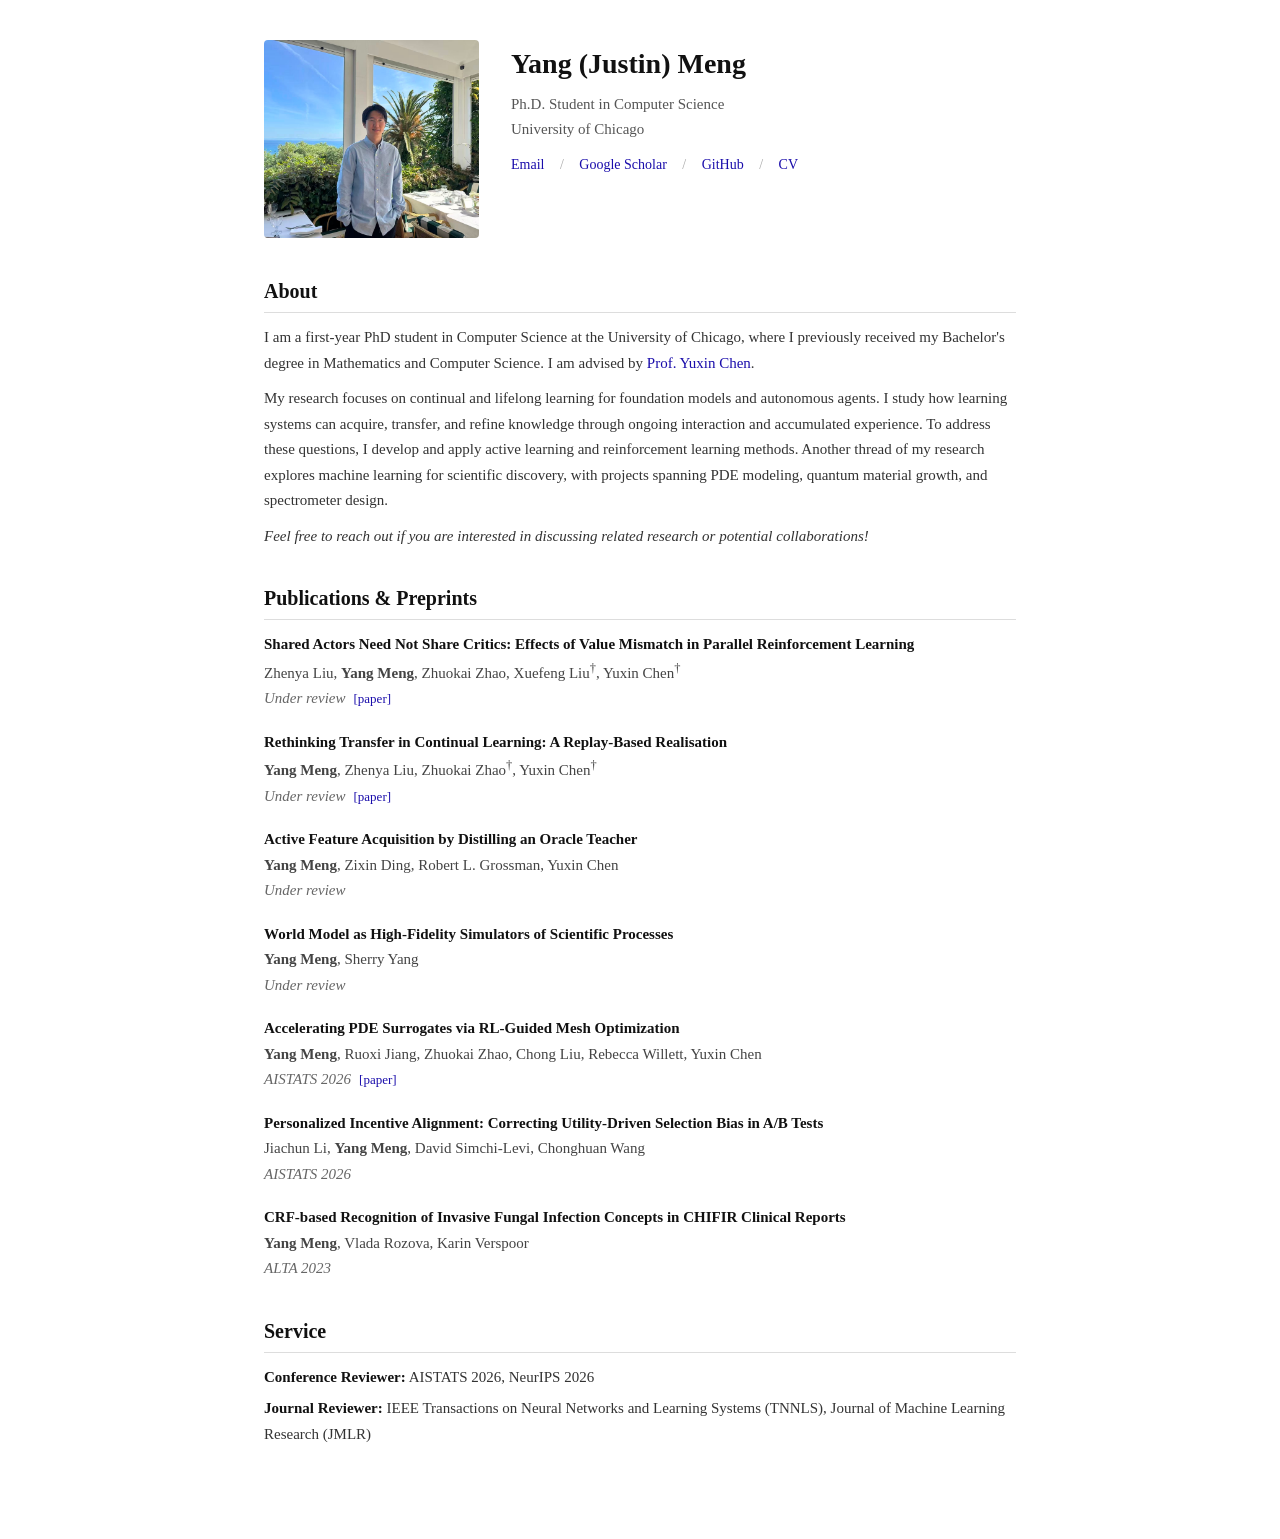
==== index.html @ 6005fa4c "Say 'quantum material growth' in research interests Co-Authored-By: Claude Opus 5 <noreply@anthropic" ====
<!DOCTYPE html>
<html lang="en">
<head>
  <meta charset="UTF-8">
  <meta name="viewport" content="width=device-width, initial-scale=1.0">
  <title>Yang (Justin) Meng</title>
  <link rel="stylesheet" href="style.css">
</head>
<body>

  <div class="header">
    <div class="header-photo">
      <img src="profilev2.jpg" alt="Yang (Justin) Meng">
    </div>
    <div class="header-info">
      <h1>Yang (Justin) Meng</h1>
      <div class="subtitle">
        Ph.D. Student in Computer Science<br>
        University of Chicago
      </div>
      <div class="links">
        <a href="mailto:ymeng3@uchicago.edu">Email</a>
        <span class="sep">/</span>
        <a href="https://scholar.google.com/citations?user=q6AirxEAAAAJ&amp;hl=en">Google Scholar</a>
        <span class="sep">/</span>
        <a href="https://github.com/ymeng3">GitHub</a>
        <span class="sep">/</span>
        <a href="cv.pdf">CV</a>
      </div>
    </div>
  </div>

  <section class="bio">
    <h2>About</h2>
    <p>
      I am a first-year PhD student in Computer Science at the University of Chicago, where I previously
      received my Bachelor's degree in Mathematics and Computer Science. I am advised by
      <a href="https://yuxinchen.org/">Prof. Yuxin Chen</a>.
    </p>
    <p>
      My research focuses on continual and lifelong learning for foundation models and autonomous agents. I
      study how learning systems can acquire, transfer, and refine knowledge through ongoing interaction
      and accumulated experience. To address these questions, I develop and apply active learning and
      reinforcement learning methods. Another thread of my research explores machine learning for
      scientific discovery, with projects spanning PDE modeling, quantum material growth, and spectrometer
      design.
    </p>
    <p>
      <em>Feel free to reach out if you are interested in discussing related research or potential
      collaborations!</em>
    </p>
  </section>

  <section>
    <h2>Publications &amp; Preprints</h2>
    <ul class="pub-list">
      <li>
        <span class="pub-title">Shared Actors Need Not Share Critics: Effects of Value Mismatch in Parallel Reinforcement Learning</span><br>
        <span class="pub-authors">Zhenya Liu, <span class="me">Yang Meng</span>, Zhuokai Zhao, Xuefeng Liu<sup>&dagger;</sup>, Yuxin Chen<sup>&dagger;</sup></span><br>
        <span class="pub-venue">Under review</span><span class="pub-links"><a href="https://www.alphaxiv.org/abs/2608.shared-actors-parallel-reinforcement-learning">[paper]</a></span>
      </li>
      <li>
        <span class="pub-title">Rethinking Transfer in Continual Learning: A Replay-Based Realisation</span><br>
        <span class="pub-authors"><span class="me">Yang Meng</span>, Zhenya Liu, Zhuokai Zhao<sup>&dagger;</sup>, Yuxin Chen<sup>&dagger;</sup></span><br>
        <span class="pub-venue">Under review</span><span class="pub-links"><a href="https://arxiv.org/abs/2607.15587">[paper]</a></span>
      </li>
      <li>
        <span class="pub-title">Active Feature Acquisition by Distilling an Oracle Teacher</span><br>
        <span class="pub-authors"><span class="me">Yang Meng</span>, Zixin Ding, Robert L. Grossman, Yuxin Chen</span><br>
        <span class="pub-venue">Under review</span>
      </li>
      <li>
        <span class="pub-title">World Model as High-Fidelity Simulators of Scientific Processes</span><br>
        <span class="pub-authors"><span class="me">Yang Meng</span>, Sherry Yang</span><br>
        <span class="pub-venue">Under review</span>
      </li>
      <li>
        <span class="pub-title">Accelerating PDE Surrogates via RL-Guided Mesh Optimization</span><br>
        <span class="pub-authors"><span class="me">Yang Meng</span>, Ruoxi Jiang, Zhuokai Zhao, Chong Liu, Rebecca Willett, Yuxin Chen</span><br>
        <span class="pub-venue">AISTATS 2026</span><span class="pub-links"><a href="https://arxiv.org/abs/2603.02066">[paper]</a></span>
      </li>
      <li>
        <span class="pub-title">Personalized Incentive Alignment: Correcting Utility-Driven Selection Bias in A/B Tests</span><br>
        <span class="pub-authors">Jiachun Li, <span class="me">Yang Meng</span>, David Simchi-Levi, Chonghuan Wang</span><br>
        <span class="pub-venue">AISTATS 2026</span>
      </li>
      <li>
        <span class="pub-title">CRF-based Recognition of Invasive Fungal Infection Concepts in CHIFIR Clinical Reports</span><br>
        <span class="pub-authors"><span class="me">Yang Meng</span>, Vlada Rozova, Karin Verspoor</span><br>
        <span class="pub-venue">ALTA 2023</span>
      </li>
    </ul>
  </section>

  <section class="service">
    <h2>Service</h2>
    <ul class="service-list">
      <li><span class="service-role">Conference Reviewer:</span> AISTATS 2026, NeurIPS 2026</li>
      <li><span class="service-role">Journal Reviewer:</span> IEEE Transactions on Neural Networks and
        Learning Systems (TNNLS), Journal of Machine Learning Research (JMLR)</li>
    </ul>
  </section>

</body>
</html>
---- style.css ----
* {
  margin: 0;
  padding: 0;
  box-sizing: border-box;
}

body {
  font-family: Georgia, 'Times New Roman', serif;
  color: #333;
  line-height: 1.7;
  max-width: 800px;
  margin: 0 auto;
  padding: 40px 24px 60px;
  background: #fff;
}

a {
  color: #1a0dab;
  text-decoration: none;
}

a:hover {
  text-decoration: underline;
}

/* Header */
.header {
  display: flex;
  gap: 32px;
  align-items: flex-start;
  margin-bottom: 36px;
}

.header-photo img {
  width: 215px;
  height: auto;
  display: block;
  border-radius: 4px;
}

.header-info h1 {
  font-size: 28px;
  font-weight: 700;
  margin-bottom: 4px;
  color: #111;
}

.header-info .subtitle {
  font-size: 15px;
  color: #555;
  margin-bottom: 10px;
}

.header-info .links {
  font-size: 14px;
  margin-top: 8px;
}

.header-info .links a {
  margin-right: 12px;
}

.header-info .links .sep {
  color: #aaa;
  margin-right: 12px;
}

/* Sections */
section {
  margin-bottom: 32px;
}

section h2 {
  font-size: 20px;
  font-weight: 700;
  color: #111;
  margin-bottom: 12px;
  padding-bottom: 4px;
  border-bottom: 1px solid #ddd;
}

.bio {
  font-size: 15px;
}

.bio p {
  margin-bottom: 10px;
}

/* Publications */
.pub-note {
  font-size: 13px;
  font-style: italic;
  color: #666;
  margin-bottom: 12px;
}

.pub-list {
  list-style: none;
}

.pub-list li {
  margin-bottom: 18px;
  font-size: 15px;
}

.pub-title {
  font-weight: 600;
  color: #111;
}

.pub-authors {
  color: #444;
}

.pub-authors .me {
  font-weight: 600;
}

.pub-venue {
  font-style: italic;
  color: #666;
}

.pub-links {
  font-size: 13px;
  margin-left: 8px;
}

.pub-links a {
  margin-right: 8px;
}

/* Service */
.service-list {
  list-style: none;
  font-size: 15px;
}

.service-list li {
  margin-bottom: 6px;
}

.service-role {
  font-weight: 600;
  color: #111;
}

/* Responsive */
@media (max-width: 600px) {
  .header {
    flex-direction: column;
    align-items: center;
    text-align: center;
  }

  .header-photo img {
    width: 100%;
    max-width: 320px;
  }

  .header-info .links {
    display: flex;
    flex-wrap: wrap;
    justify-content: center;
    gap: 4px;
  }

  body {
    padding: 24px 16px 40px;
  }
}
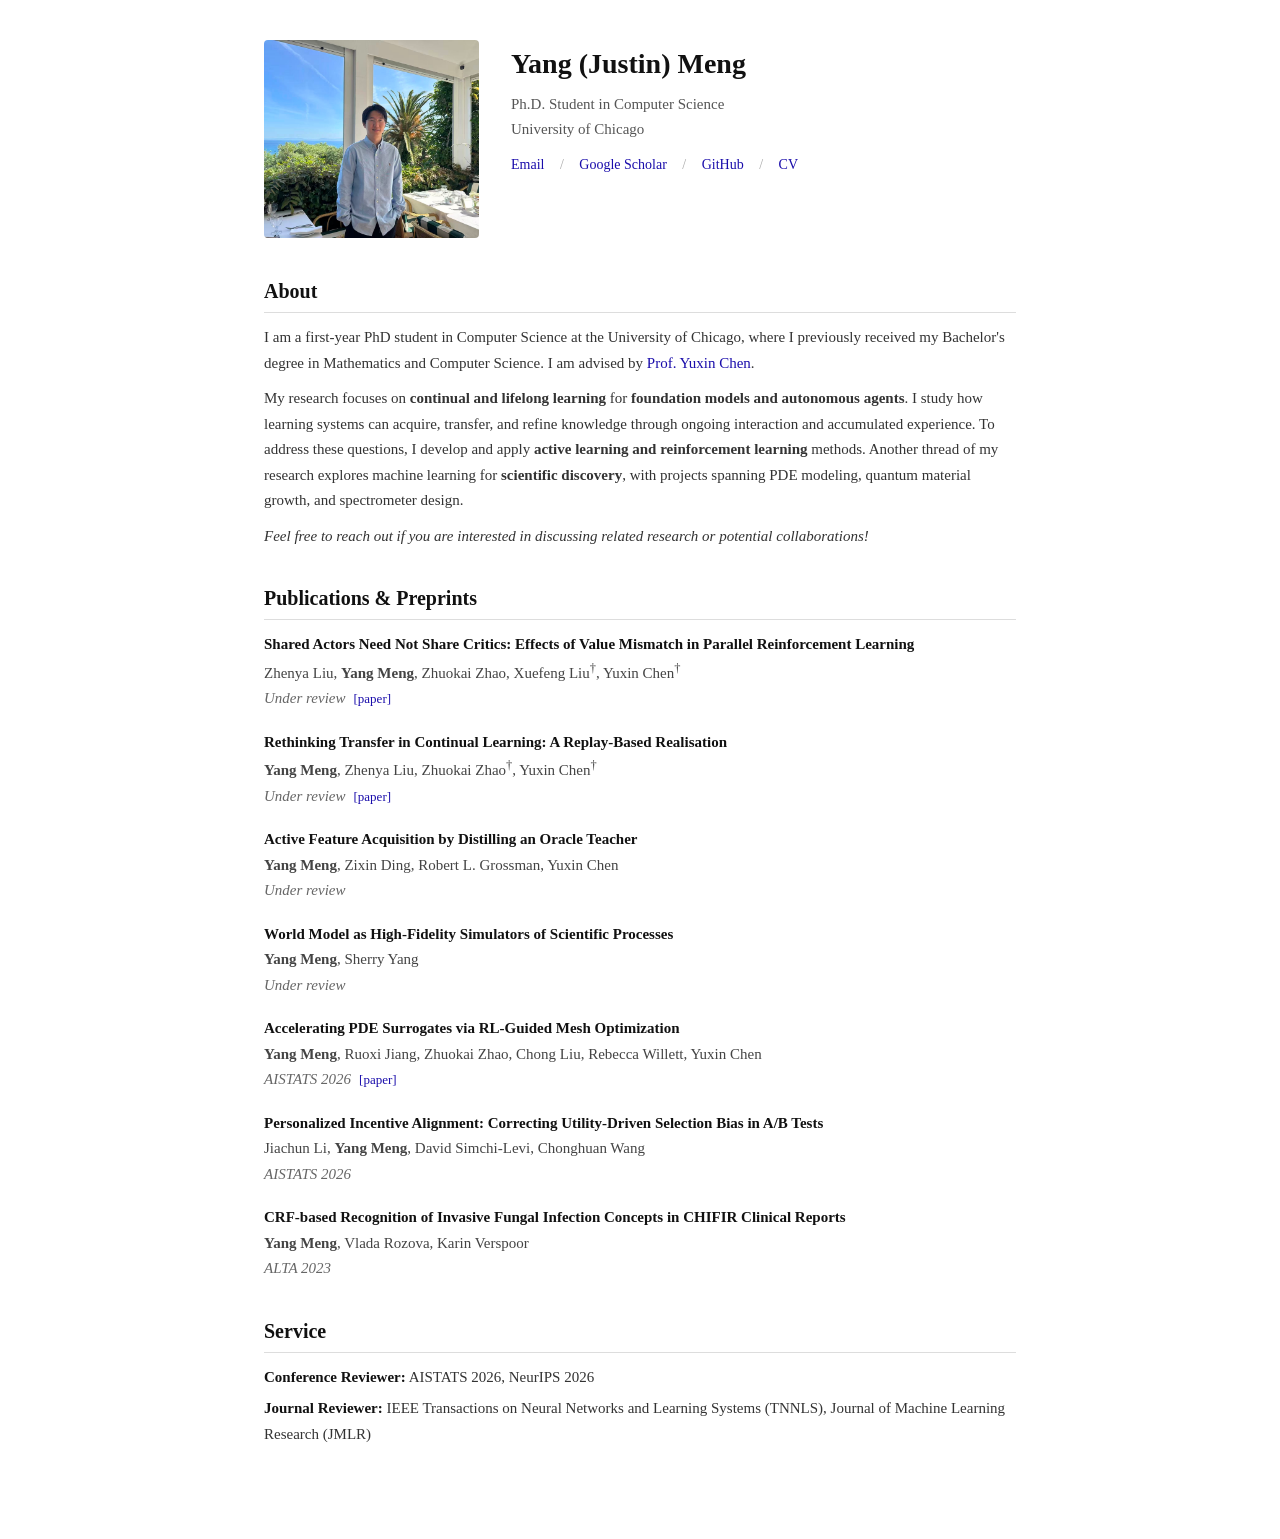
==== commit 170e3979: "Bold key research terms in About Co-Authored-By: Claude Opus 5 <noreply@anthropic.com>" ====
--- a/index.html
+++ b/index.html
@@ -38,11 +38,11 @@
       <a href="https://yuxinchen.org/">Prof. Yuxin Chen</a>.
     </p>
     <p>
-      My research focuses on continual and lifelong learning for foundation models and autonomous agents. I
+      My research focuses on <strong>continual and lifelong learning</strong> for <strong>foundation models and autonomous agents</strong>. I
       study how learning systems can acquire, transfer, and refine knowledge through ongoing interaction
-      and accumulated experience. To address these questions, I develop and apply active learning and
-      reinforcement learning methods. Another thread of my research explores machine learning for
-      scientific discovery, with projects spanning PDE modeling, quantum material growth, and spectrometer
+      and accumulated experience. To address these questions, I develop and apply <strong>active learning and
+      reinforcement learning</strong> methods. Another thread of my research explores machine learning for
+      <strong>scientific discovery</strong>, with projects spanning PDE modeling, quantum material growth, and spectrometer
       design.
     </p>
     <p>
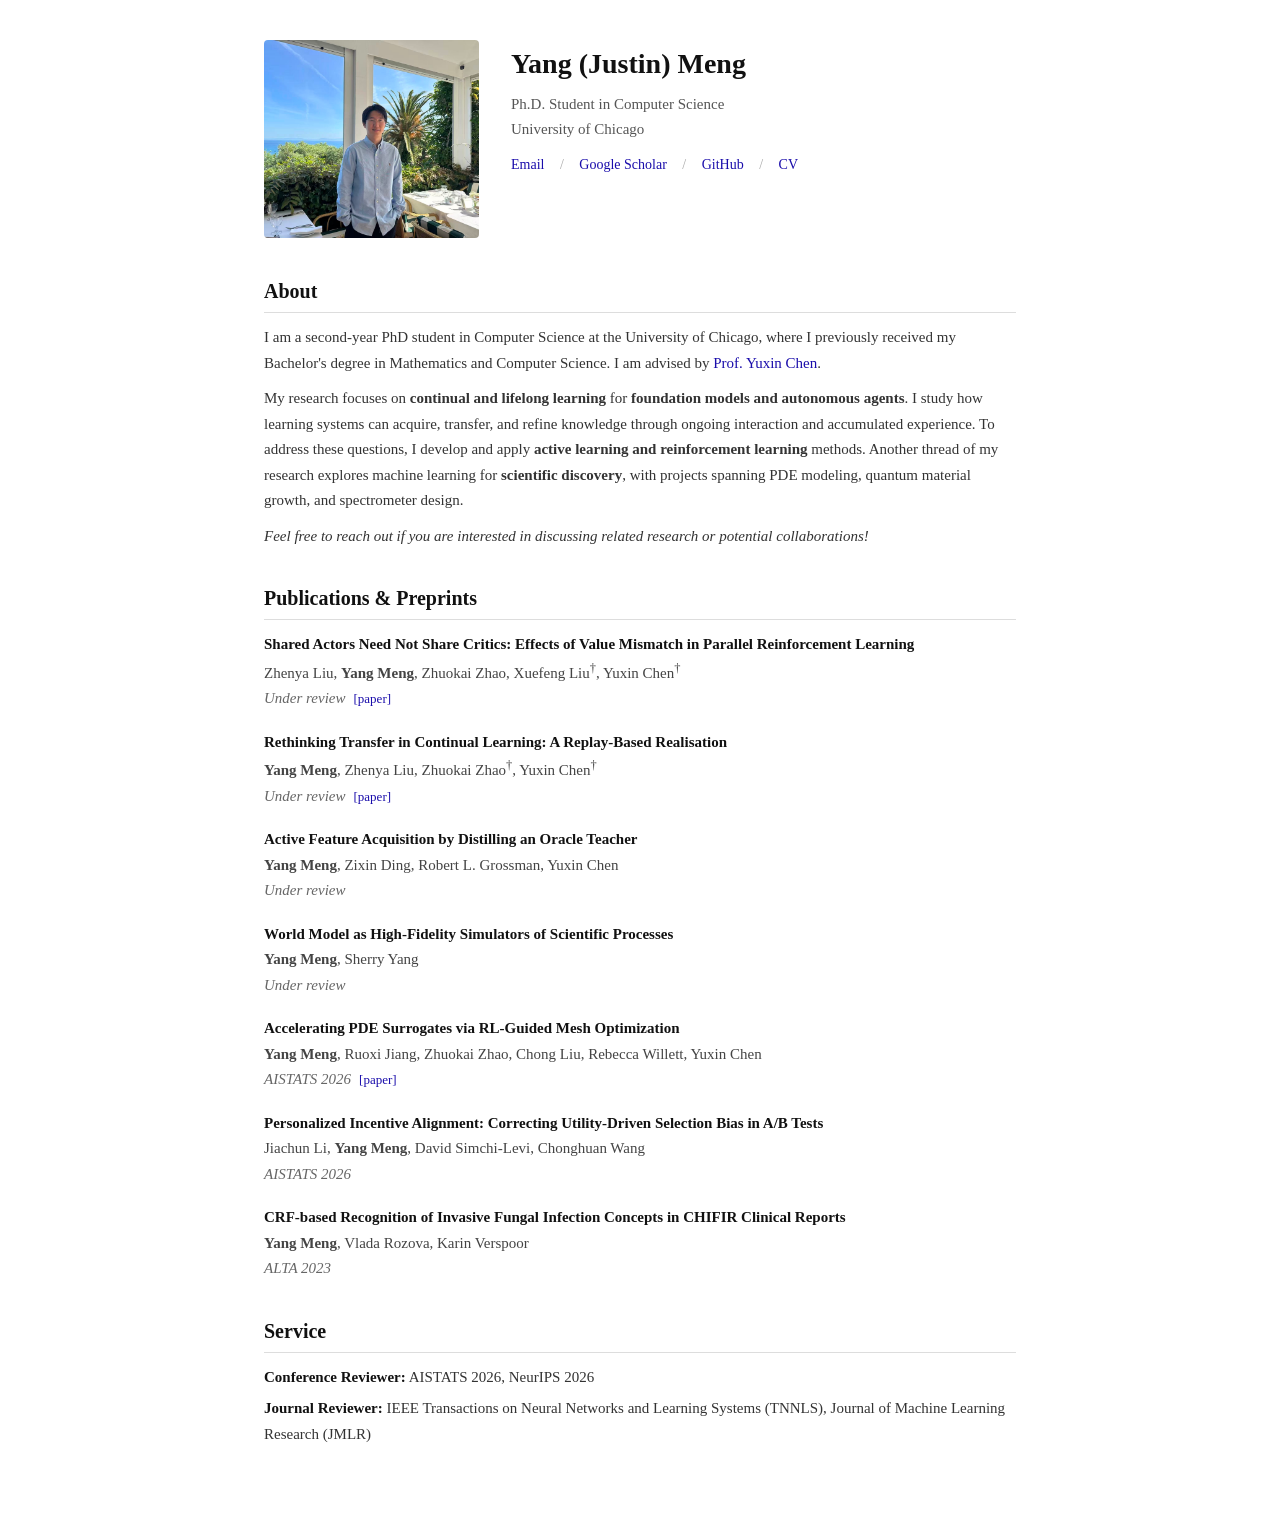
==== commit d6f4ae15: "Update to second-year PhD student Co-Authored-By: Claude Opus 5 <noreply@anthropic.com>" ====
--- a/index.html
+++ b/index.html
@@ -33,7 +33,7 @@
   <section class="bio">
     <h2>About</h2>
     <p>
-      I am a first-year PhD student in Computer Science at the University of Chicago, where I previously
+      I am a second-year PhD student in Computer Science at the University of Chicago, where I previously
       received my Bachelor's degree in Mathematics and Computer Science. I am advised by
       <a href="https://yuxinchen.org/">Prof. Yuxin Chen</a>.
     </p>
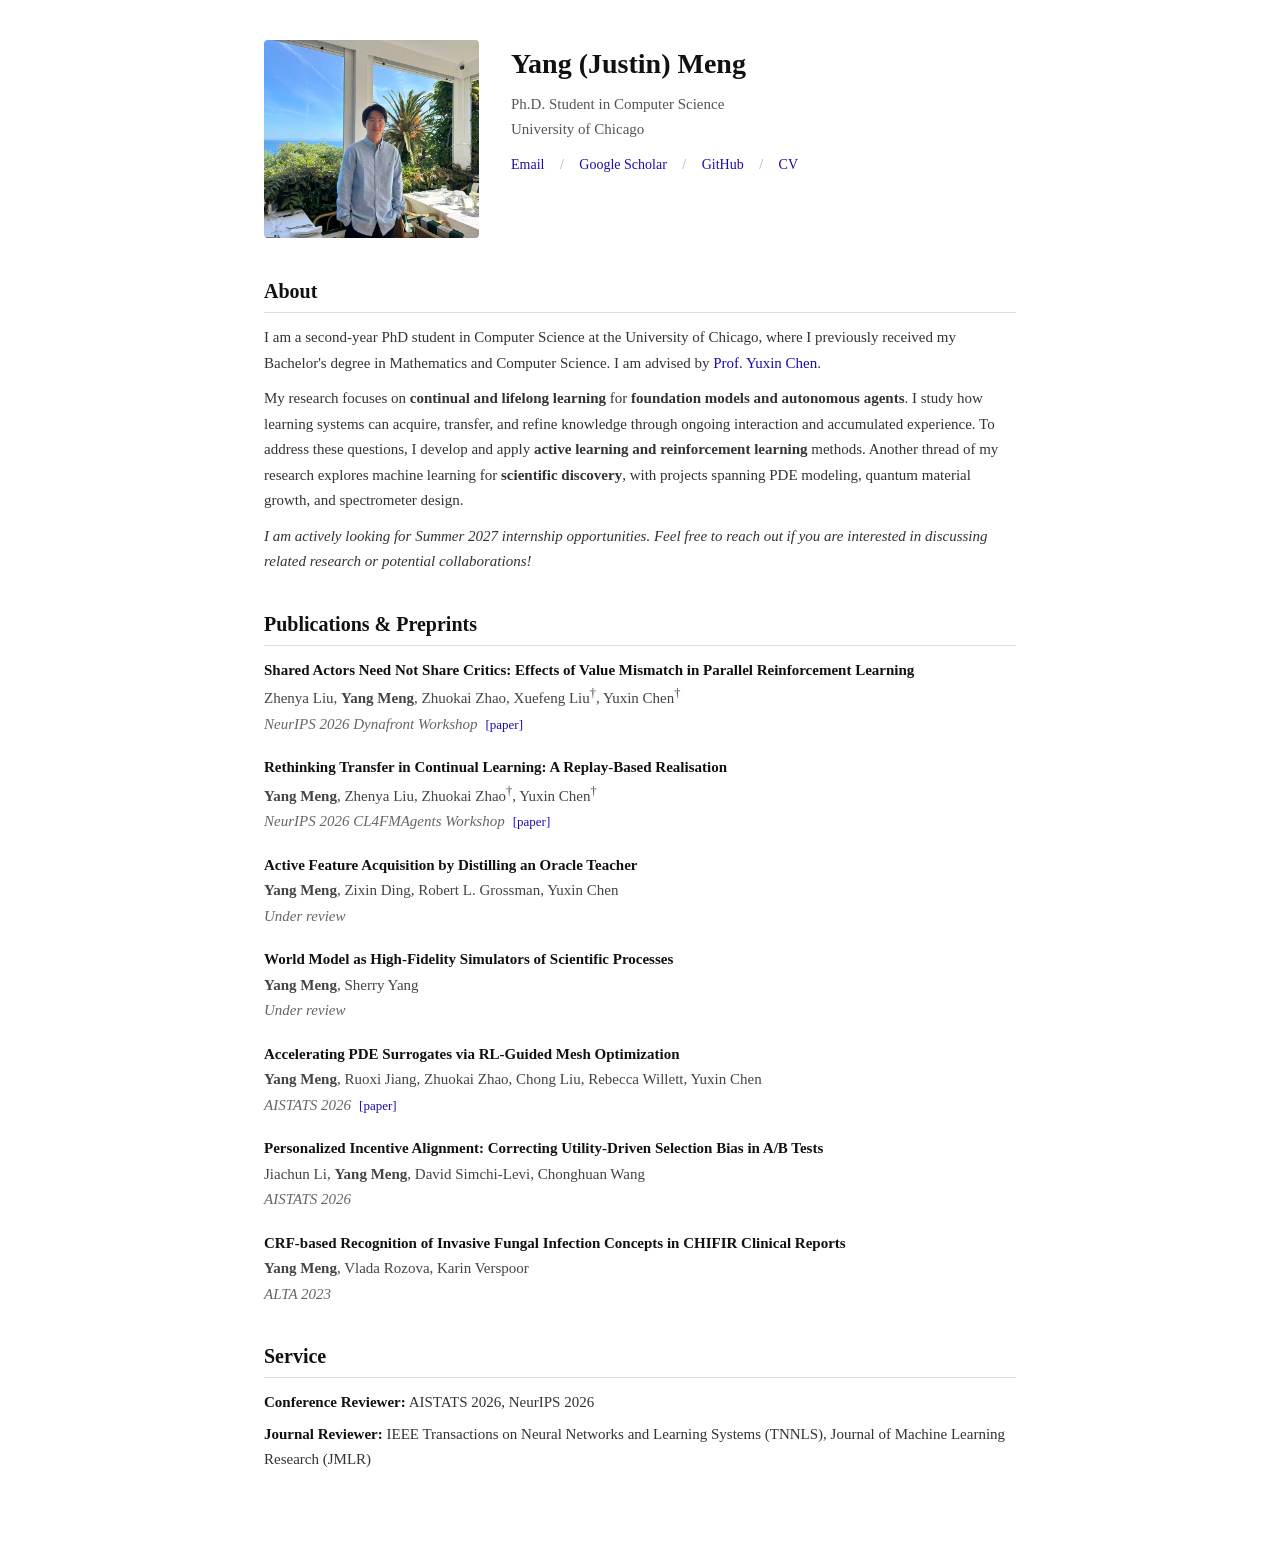
==== commit 0cec9411: "Two papers accepted to NeurIPS 2026 workshops; note 2027 internship search Co-Authored-By: Claude Op" ====
--- a/index.html
+++ b/index.html
@@ -46,8 +46,8 @@
       design.
     </p>
     <p>
-      <em>Feel free to reach out if you are interested in discussing related research or potential
-      collaborations!</em>
+      <em>I am actively looking for Summer 2027 internship opportunities. Feel free to reach out
+      if you are interested in discussing related research or potential collaborations!</em>
     </p>
   </section>
 
@@ -57,12 +57,12 @@
       <li>
         <span class="pub-title">Shared Actors Need Not Share Critics: Effects of Value Mismatch in Parallel Reinforcement Learning</span><br>
         <span class="pub-authors">Zhenya Liu, <span class="me">Yang Meng</span>, Zhuokai Zhao, Xuefeng Liu<sup>&dagger;</sup>, Yuxin Chen<sup>&dagger;</sup></span><br>
-        <span class="pub-venue">Under review</span><span class="pub-links"><a href="https://www.alphaxiv.org/abs/2608.shared-actors-parallel-reinforcement-learning">[paper]</a></span>
+        <span class="pub-venue">NeurIPS 2026 Dynafront Workshop</span><span class="pub-links"><a href="https://www.alphaxiv.org/abs/2608.shared-actors-parallel-reinforcement-learning">[paper]</a></span>
       </li>
       <li>
         <span class="pub-title">Rethinking Transfer in Continual Learning: A Replay-Based Realisation</span><br>
         <span class="pub-authors"><span class="me">Yang Meng</span>, Zhenya Liu, Zhuokai Zhao<sup>&dagger;</sup>, Yuxin Chen<sup>&dagger;</sup></span><br>
-        <span class="pub-venue">Under review</span><span class="pub-links"><a href="https://arxiv.org/abs/2607.15587">[paper]</a></span>
+        <span class="pub-venue">NeurIPS 2026 CL4FMAgents Workshop</span><span class="pub-links"><a href="https://arxiv.org/abs/2607.15587">[paper]</a></span>
       </li>
       <li>
         <span class="pub-title">Active Feature Acquisition by Distilling an Oracle Teacher</span><br>
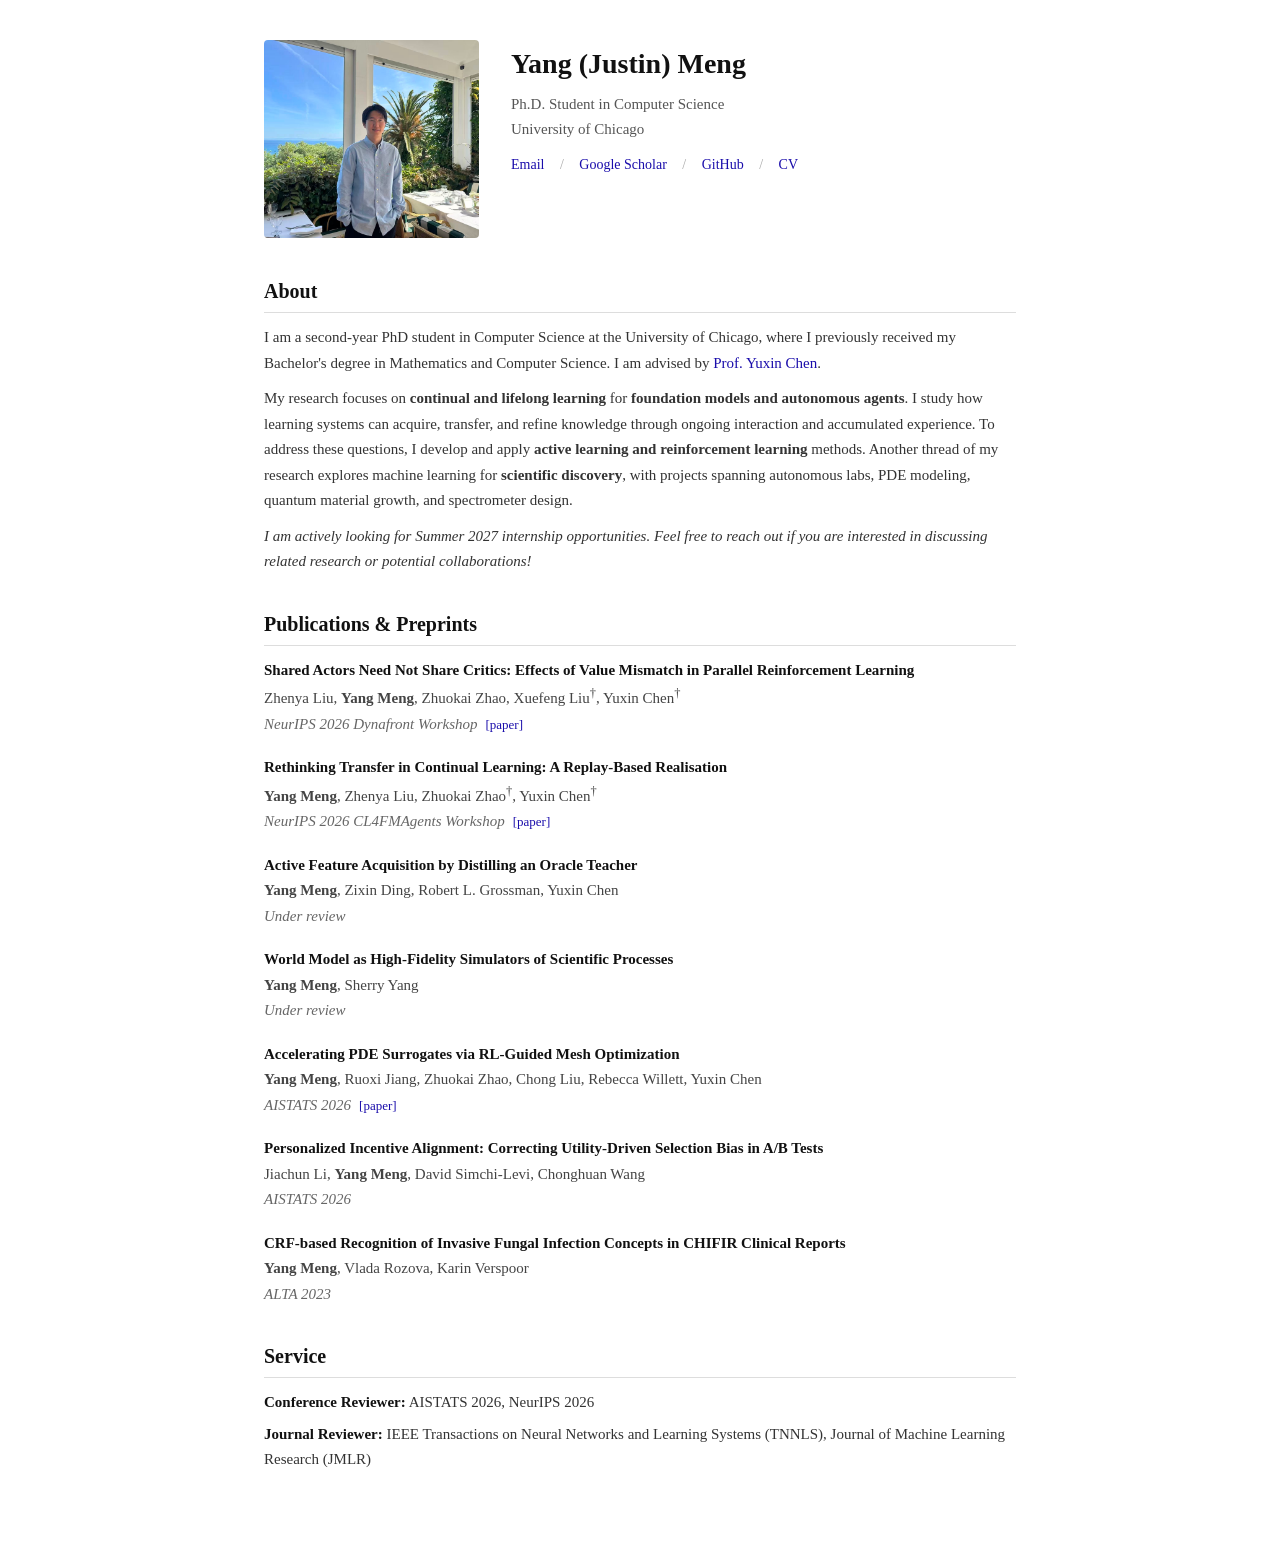
==== commit d093e4aa: "Add autonomous labs to research projects Co-Authored-By: Claude Opus 5 <noreply@anthropic.com>" ====
--- a/index.html
+++ b/index.html
@@ -42,7 +42,7 @@
       study how learning systems can acquire, transfer, and refine knowledge through ongoing interaction
       and accumulated experience. To address these questions, I develop and apply <strong>active learning and
       reinforcement learning</strong> methods. Another thread of my research explores machine learning for
-      <strong>scientific discovery</strong>, with projects spanning PDE modeling, quantum material growth, and spectrometer
+      <strong>scientific discovery</strong>, with projects spanning autonomous labs, PDE modeling, quantum material growth, and spectrometer
       design.
     </p>
     <p>
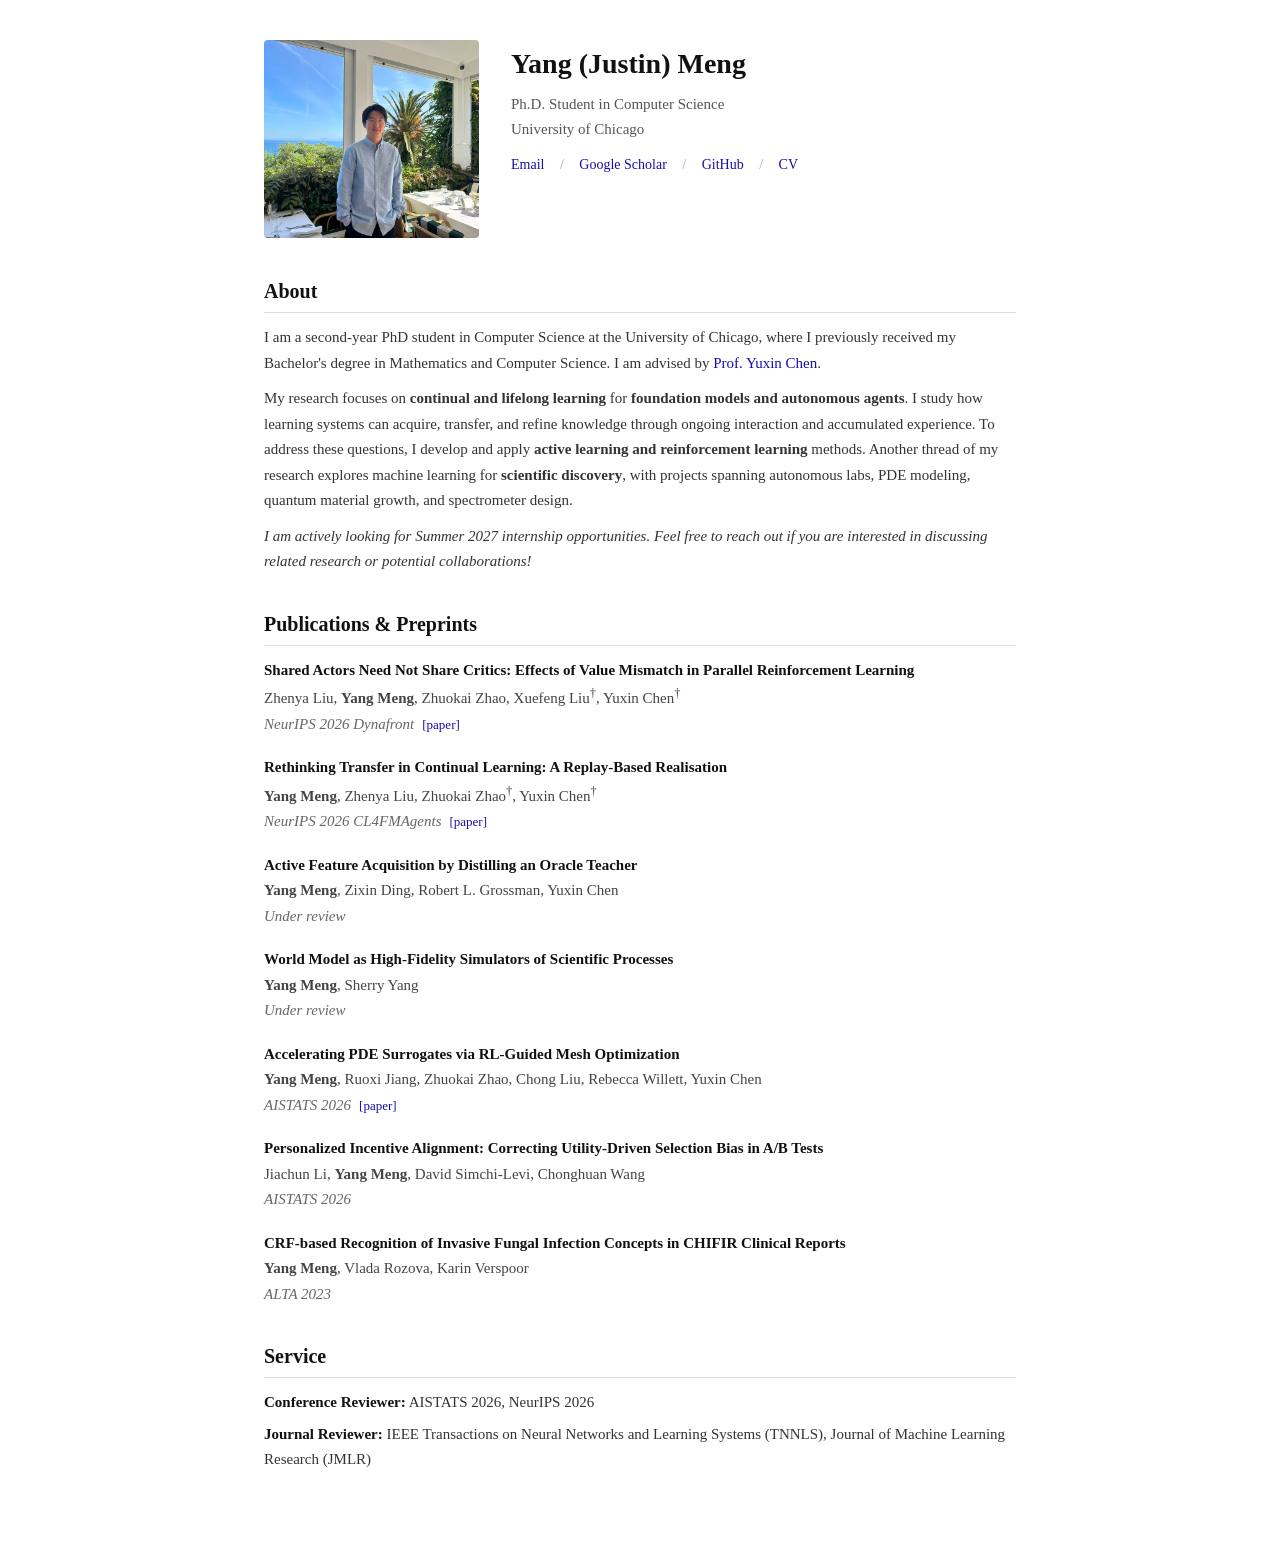
==== commit ed2b71e6: "Drop 'Workshop' from NeurIPS venue labels Co-Authored-By: Claude Opus 5 <noreply@anthropic.com>" ====
--- a/index.html
+++ b/index.html
@@ -57,12 +57,12 @@
       <li>
         <span class="pub-title">Shared Actors Need Not Share Critics: Effects of Value Mismatch in Parallel Reinforcement Learning</span><br>
         <span class="pub-authors">Zhenya Liu, <span class="me">Yang Meng</span>, Zhuokai Zhao, Xuefeng Liu<sup>&dagger;</sup>, Yuxin Chen<sup>&dagger;</sup></span><br>
-        <span class="pub-venue">NeurIPS 2026 Dynafront Workshop</span><span class="pub-links"><a href="https://www.alphaxiv.org/abs/2608.shared-actors-parallel-reinforcement-learning">[paper]</a></span>
+        <span class="pub-venue">NeurIPS 2026 Dynafront</span><span class="pub-links"><a href="https://www.alphaxiv.org/abs/2608.shared-actors-parallel-reinforcement-learning">[paper]</a></span>
       </li>
       <li>
         <span class="pub-title">Rethinking Transfer in Continual Learning: A Replay-Based Realisation</span><br>
         <span class="pub-authors"><span class="me">Yang Meng</span>, Zhenya Liu, Zhuokai Zhao<sup>&dagger;</sup>, Yuxin Chen<sup>&dagger;</sup></span><br>
-        <span class="pub-venue">NeurIPS 2026 CL4FMAgents Workshop</span><span class="pub-links"><a href="https://arxiv.org/abs/2607.15587">[paper]</a></span>
+        <span class="pub-venue">NeurIPS 2026 CL4FMAgents</span><span class="pub-links"><a href="https://arxiv.org/abs/2607.15587">[paper]</a></span>
       </li>
       <li>
         <span class="pub-title">Active Feature Acquisition by Distilling an Oracle Teacher</span><br>
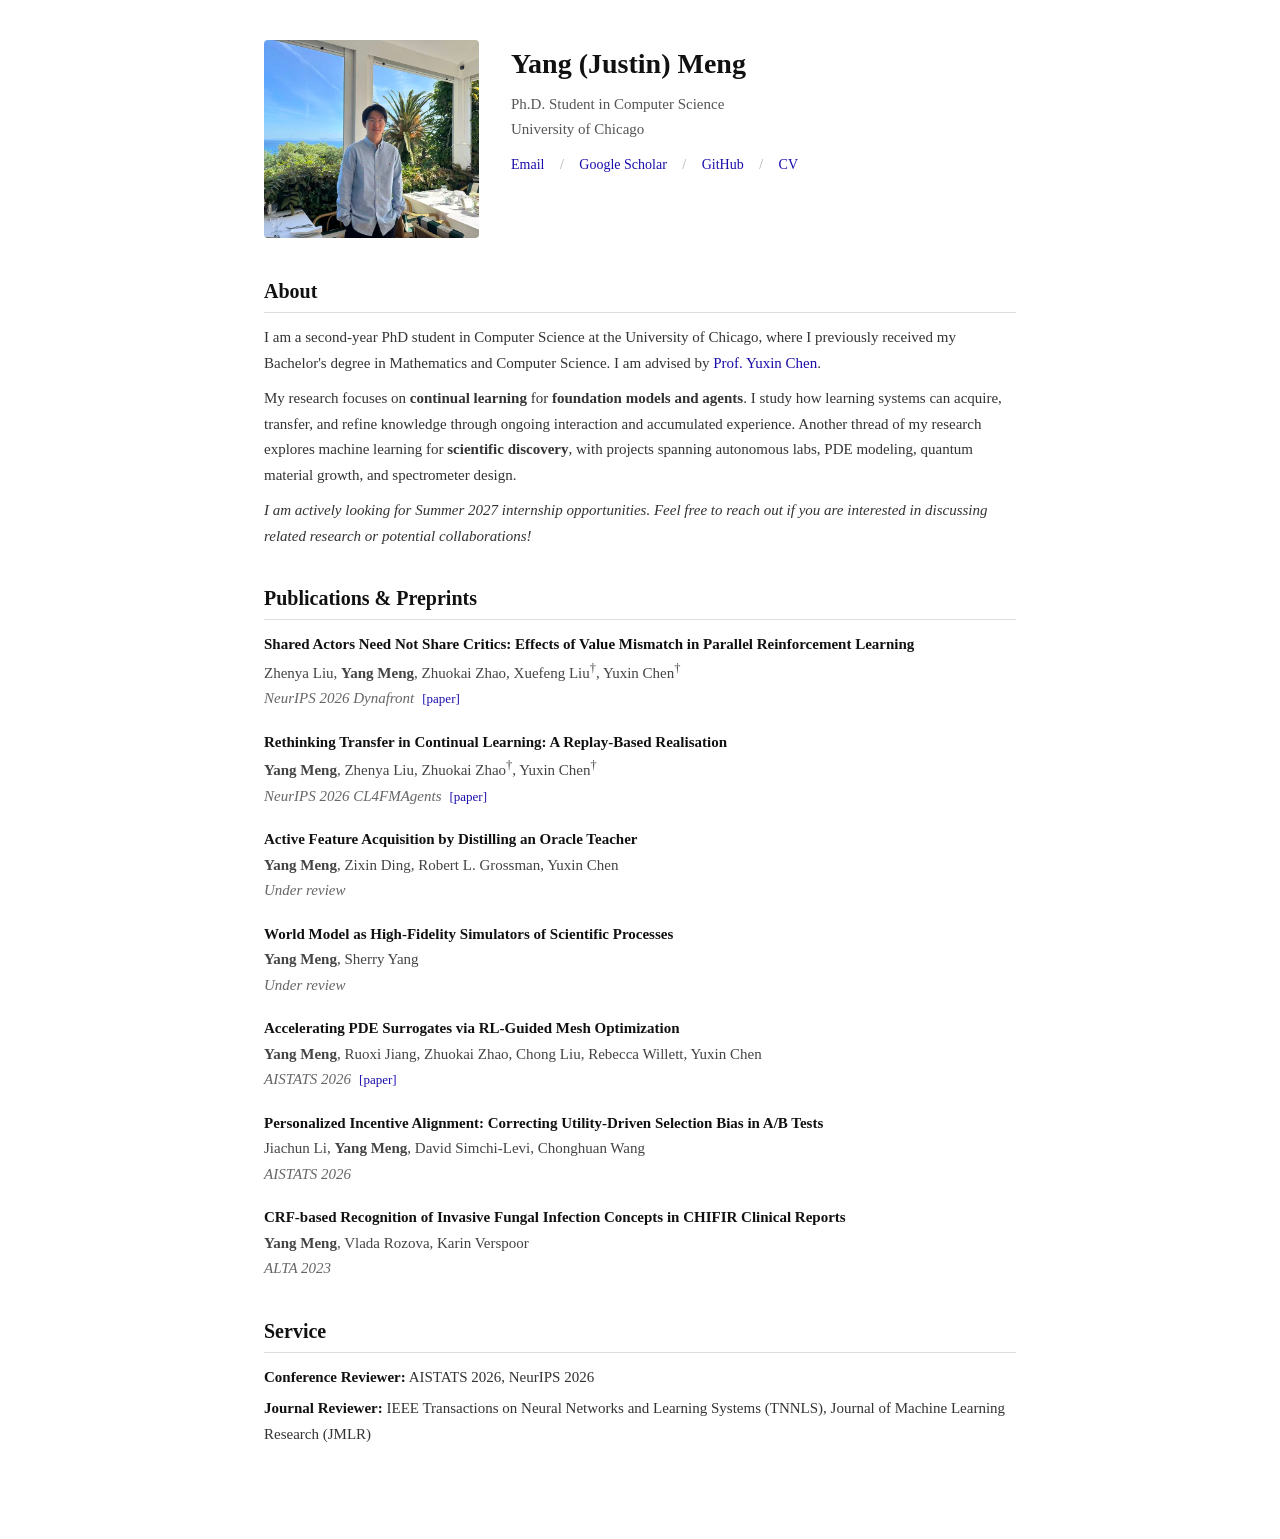
==== commit e422bf6a: "Trim research statement: drop methods sentence, shorten key phrases Co-Authored-By: Claude Opus 5 <n" ====
--- a/index.html
+++ b/index.html
@@ -38,10 +38,9 @@
       <a href="https://yuxinchen.org/">Prof. Yuxin Chen</a>.
     </p>
     <p>
-      My research focuses on <strong>continual and lifelong learning</strong> for <strong>foundation models and autonomous agents</strong>. I
+      My research focuses on <strong>continual learning</strong> for <strong>foundation models and agents</strong>. I
       study how learning systems can acquire, transfer, and refine knowledge through ongoing interaction
-      and accumulated experience. To address these questions, I develop and apply <strong>active learning and
-      reinforcement learning</strong> methods. Another thread of my research explores machine learning for
+      and accumulated experience. Another thread of my research explores machine learning for
       <strong>scientific discovery</strong>, with projects spanning autonomous labs, PDE modeling, quantum material growth, and spectrometer
       design.
     </p>
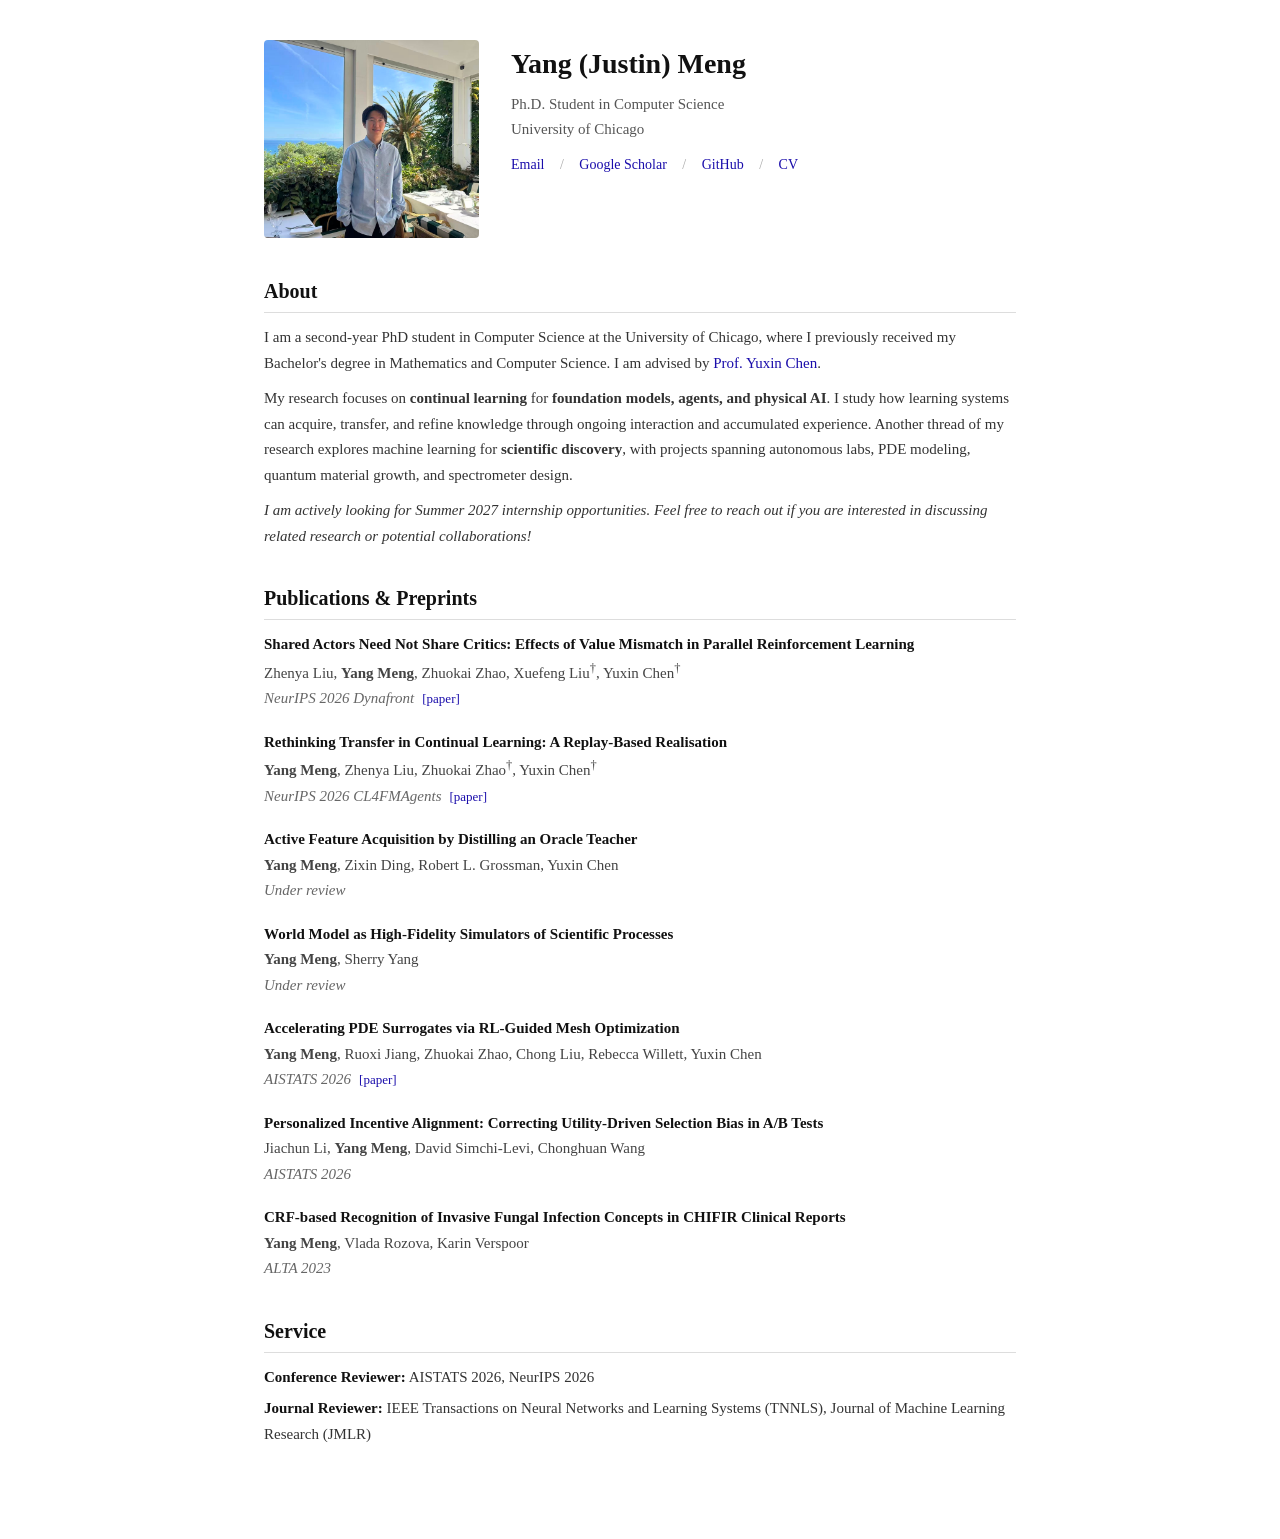
==== commit a1b62cba: "Broaden research scope to foundation models, agents, and physical AI Co-Authored-By: Claude Opus 5 <" ====
--- a/index.html
+++ b/index.html
@@ -38,7 +38,7 @@
       <a href="https://yuxinchen.org/">Prof. Yuxin Chen</a>.
     </p>
     <p>
-      My research focuses on <strong>continual learning</strong> for <strong>foundation models and agents</strong>. I
+      My research focuses on <strong>continual learning</strong> for <strong>foundation models, agents, and physical AI</strong>. I
       study how learning systems can acquire, transfer, and refine knowledge through ongoing interaction
       and accumulated experience. Another thread of my research explores machine learning for
       <strong>scientific discovery</strong>, with projects spanning autonomous labs, PDE modeling, quantum material growth, and spectrometer
